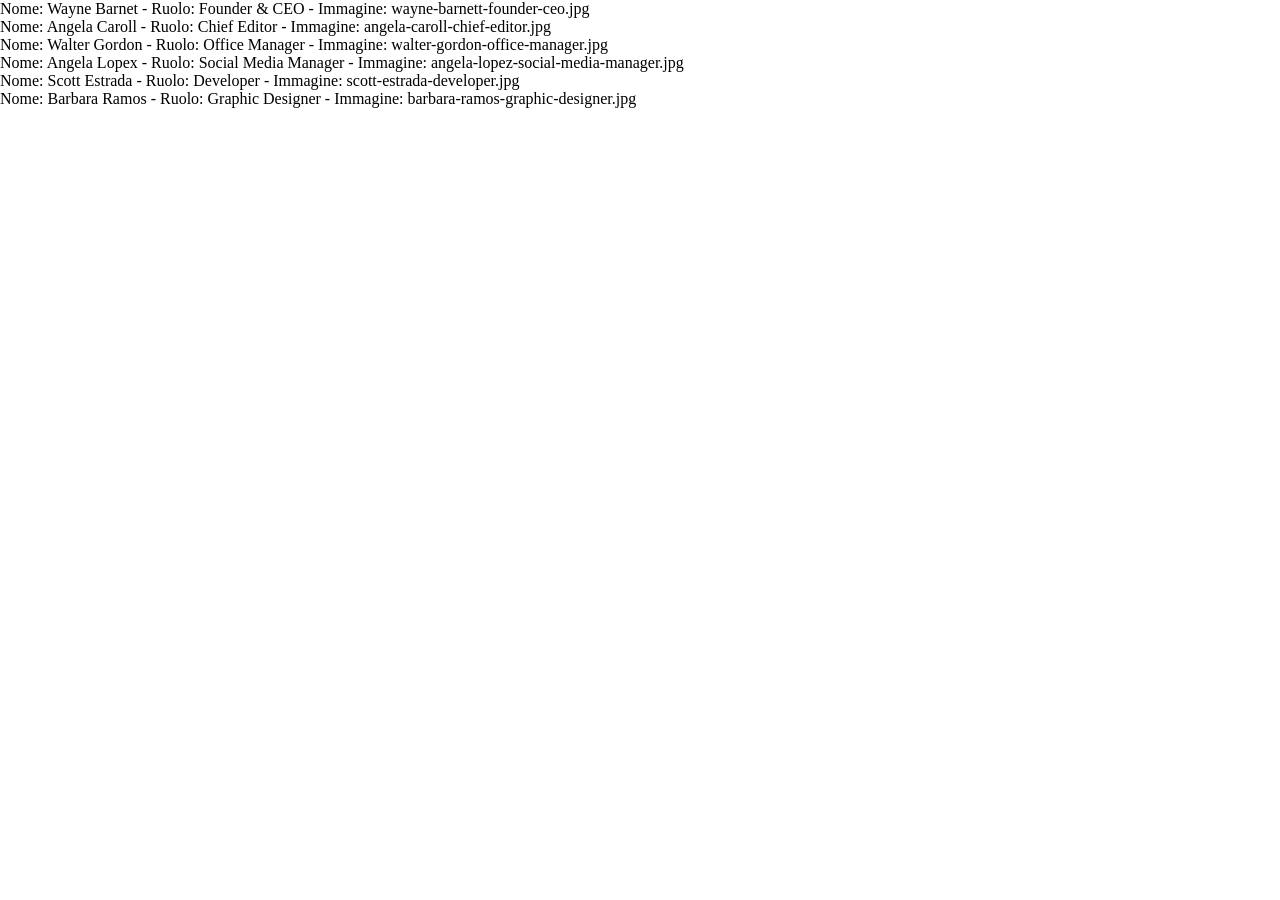
==== bonus/index.html @ d7cc7277 "first commit bonus" ====
<!DOCTYPE html>
<html lang="en">
    <head>
        <meta charset="UTF-8">
        <meta http-equiv="X-UA-Compatible" content="IE=edge">
        <meta name="viewport" content="width=device-width, initial-scale=1.0">
        <link rel="stylesheet" href="./css/style.css">
        <title>Document</title>
    </head>
    <body>
        <div id="container">

        </div>
        <script src="./js/script.js"></script>
    </body>
</html>
---- bonus/css/style.css ----
*{
    padding: 0;
    margin: 0;
    box-sizing: border-box;
}
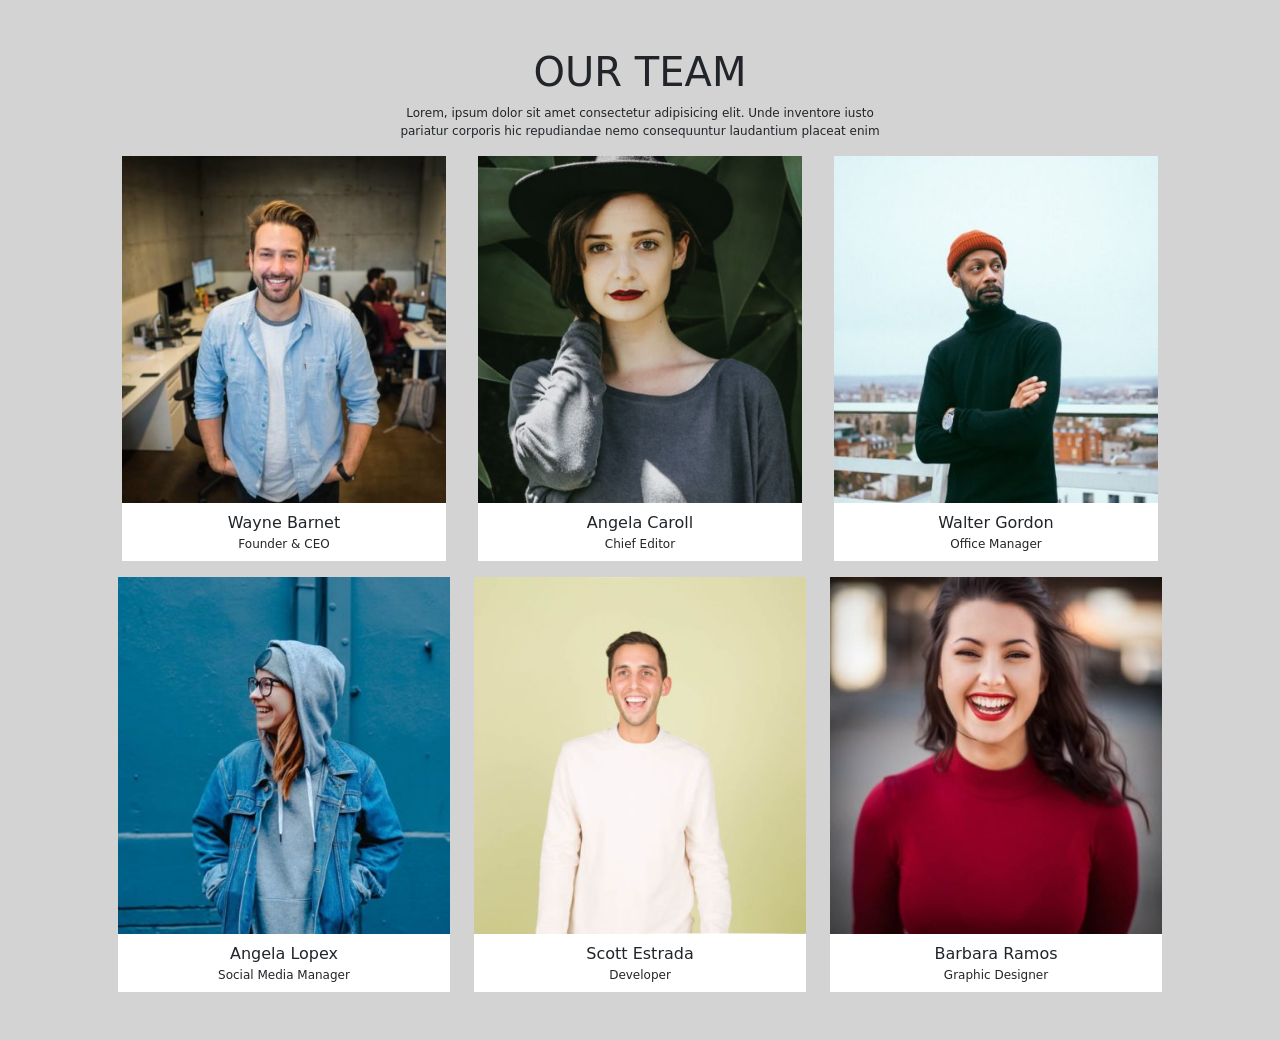
==== commit e8d4a0e9: "added card bonus" ====
--- a/bonus/index.html
+++ b/bonus/index.html
@@ -4,12 +4,69 @@
         <meta charset="UTF-8">
         <meta http-equiv="X-UA-Compatible" content="IE=edge">
         <meta name="viewport" content="width=device-width, initial-scale=1.0">
+        <!-- CSS only -->
+        <link href="https://cdn.jsdelivr.net/npm/bootstrap@5.2.3/dist/css/bootstrap.min.css" rel="stylesheet" integrity="sha384-rbsA2VBKQhggwzxH7pPCaAqO46MgnOM80zW1RWuH61DGLwZJEdK2Kadq2F9CUG65" crossorigin="anonymous">
+        <!-- JavaScript Bundle with Popper -->
+        <script src="https://cdn.jsdelivr.net/npm/bootstrap@5.2.3/dist/js/bootstrap.bundle.min.js" integrity="sha384-kenU1KFdBIe4zVF0s0G1M5b4hcpxyD9F7jL+jjXkk+Q2h455rYXK/7HAuoJl+0I4" crossorigin="anonymous"></script>
         <link rel="stylesheet" href="./css/style.css">
         <title>Document</title>
     </head>
     <body>
-        <div id="container">
-
+        <div class="container text-center p-5">
+            <div class="row justify-content-center">
+                <div class="col-6">
+                    <h1>OUR TEAM</h1>
+                    <p class="font-size-12">
+                        Lorem, ipsum dolor sit amet consectetur adipisicing elit. Unde inventore iusto pariatur corporis hic repudiandae nemo consequuntur laudantium placeat enim
+                    </p>
+                </div>
+            </div>
+            <div class="row">
+                <div class="col-4 p-3">
+                    <img id="image-1" src="" alt="">
+                    <div class="card-body bg-white p-2">
+                        <p id="name-1"></p>
+                        <p id="role-1" class="font-size-12"></p>
+                    </div>
+                </div>
+                <div class="col-4 p-3">
+                    <img id="image-2" src="" alt="">
+                    <div class="card-body bg-white p-2">
+                        <p id="name-2"></p>
+                        <p id="role-2" class="font-size-12"></p>
+                    </div>
+                </div>
+                <div class="col-4 p-3">
+                    <img id="image-3" src="" alt="">
+                    <div class="card-body bg-white p-2">
+                        <p id="name-3"></p>
+                        <p id="role-3" class="font-size-12"></p>
+                    </div>
+                </div>
+            </div>
+            <div class="row">
+                <div class="col-4">
+                    <img id="image-4" src="" alt="">
+                    <div class="card-body bg-white p-2">
+                        <p id="name-4"></p>
+                        <p id="role-4" class="font-size-12"></p>
+                    </div>
+                </div>
+                <div class="col-4">
+                    <img id="image-5" src="" alt="">
+                    <div class="card-body bg-white p-2">
+                        <p id="name-5"></p>
+                        <p id="role-5" class="font-size-12"></p>
+                    </div>
+                </div>
+                <div class="col-4">
+                    <img id="image-6" src="" alt="">
+                    <div class="card-body bg-white p-2">
+                        <p id="name-6"></p>
+                        <p id="role-6" class="font-size-12"></p>
+                    </div>
+                </div>
+            </div>
         </div>
         <script src="./js/script.js"></script>
     </body>
--- a/bonus/css/style.css
+++ b/bonus/css/style.css
@@ -2,4 +2,20 @@
     padding: 0;
     margin: 0;
     box-sizing: border-box;
+}
+
+body{
+    background-color: lightgray;
+}
+
+img{
+    width: 100%;
+}
+
+p{
+    margin-bottom: 0px;
+}
+
+.font-size-12{
+    font-size: 12px;
 }
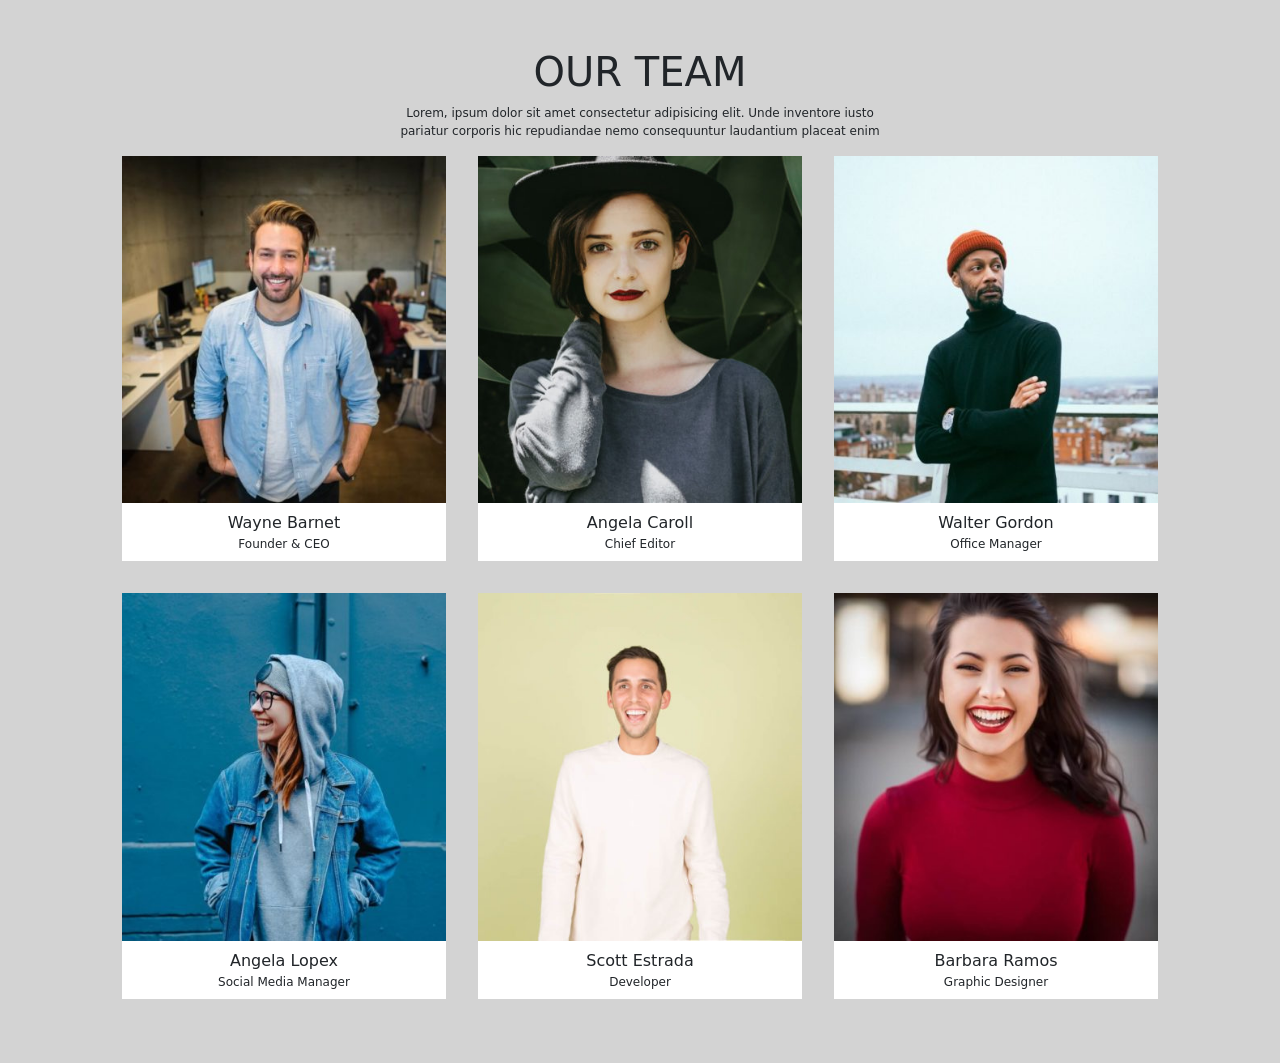
==== commit c0d39631: "added create element from js" ====
--- a/bonus/index.html
+++ b/bonus/index.html
@@ -21,51 +21,8 @@
                     </p>
                 </div>
             </div>
-            <div class="row">
-                <div class="col-4 p-3">
-                    <img id="image-1" src="" alt="">
-                    <div class="card-body bg-white p-2">
-                        <p id="name-1"></p>
-                        <p id="role-1" class="font-size-12"></p>
-                    </div>
-                </div>
-                <div class="col-4 p-3">
-                    <img id="image-2" src="" alt="">
-                    <div class="card-body bg-white p-2">
-                        <p id="name-2"></p>
-                        <p id="role-2" class="font-size-12"></p>
-                    </div>
-                </div>
-                <div class="col-4 p-3">
-                    <img id="image-3" src="" alt="">
-                    <div class="card-body bg-white p-2">
-                        <p id="name-3"></p>
-                        <p id="role-3" class="font-size-12"></p>
-                    </div>
-                </div>
-            </div>
-            <div class="row">
-                <div class="col-4">
-                    <img id="image-4" src="" alt="">
-                    <div class="card-body bg-white p-2">
-                        <p id="name-4"></p>
-                        <p id="role-4" class="font-size-12"></p>
-                    </div>
-                </div>
-                <div class="col-4">
-                    <img id="image-5" src="" alt="">
-                    <div class="card-body bg-white p-2">
-                        <p id="name-5"></p>
-                        <p id="role-5" class="font-size-12"></p>
-                    </div>
-                </div>
-                <div class="col-4">
-                    <img id="image-6" src="" alt="">
-                    <div class="card-body bg-white p-2">
-                        <p id="name-6"></p>
-                        <p id="role-6" class="font-size-12"></p>
-                    </div>
-                </div>
+            <div id="row-card" class="row">
+                
             </div>
         </div>
         <script src="./js/script.js"></script>
